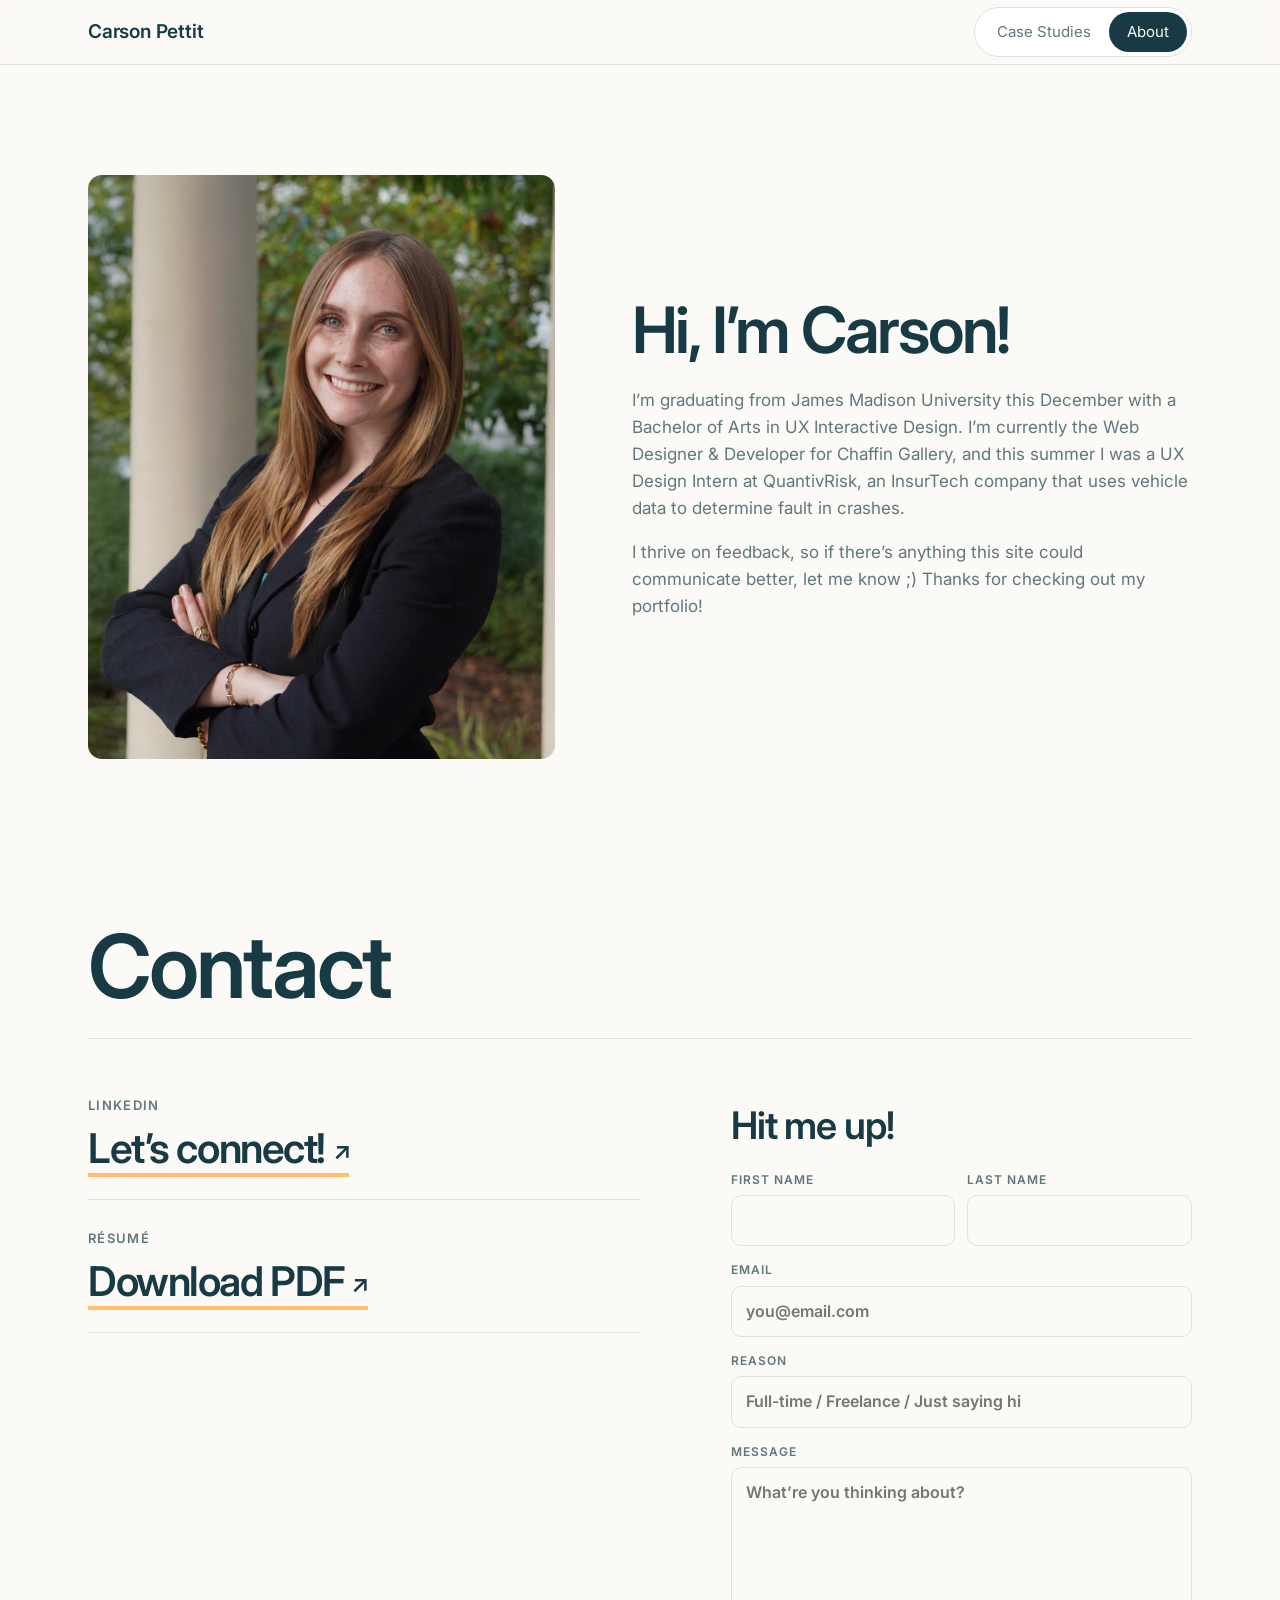
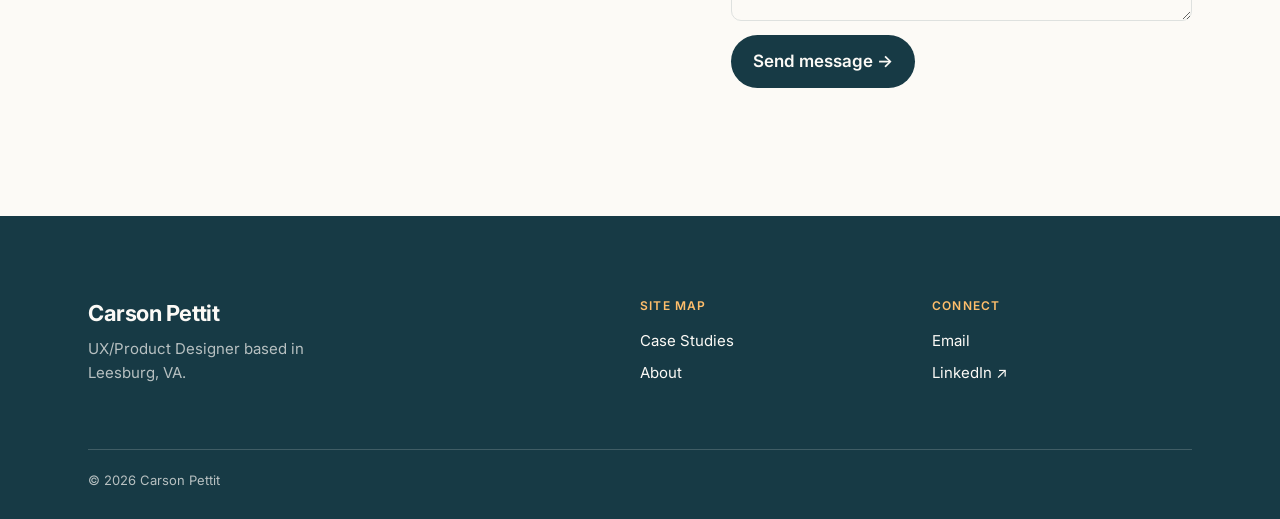
==== about.html @ b1839260 "Add files via upload" ====
<!DOCTYPE html>
<html lang="en">
<head>
  <meta charset="UTF-8">
  <meta name="viewport" content="width=device-width, initial-scale=1">
  <title>About — Carson Pettit</title>
  <meta name="description" content="About Carson Pettit, UX Interactive Design graduate from James Madison University, Web Designer &amp; Developer at Chaffin Gallery, plus LinkedIn and résumé.">
  <link rel="preconnect" href="https://fonts.googleapis.com">
  <link rel="preconnect" href="https://fonts.gstatic.com" crossorigin>
  <link href="https://fonts.googleapis.com/css2?family=Instrument+Serif:ital@0;1&family=Inter:wght@400;500;600&display=swap" rel="stylesheet">
  <style>
/* Carson Pettit — Portfolio
   Edit the tokens below to restyle the whole site. */
:root {
  --bg: #f5f2ec;
  --surface: #ffffff;
  --ink: #16161a;
  --muted: #5e5c57;
  --line: #dcd7cc;
  --accent: #2f4bd8;
  --accent-ink: #ffffff;
  --radius: 14px;
  --max: 1200px;
  --gutter: clamp(16px, 4vw, 48px);
  --serif: "Instrument Serif", Georgia, serif;
  --sans: "Inter", system-ui, -apple-system, sans-serif;
}
@media (prefers-color-scheme: dark) {
  :root {
    --bg: #111113;
    --surface: #1b1b1f;
    --ink: #f1eee8;
    --muted: #a19e97;
    --line: #2d2d33;
    --accent: #8ea0ff;
    --accent-ink: #111113;
  }
}

* { box-sizing: border-box; margin: 0; padding: 0; }
html { scroll-behavior: smooth; }
body {
  background: var(--bg);
  color: var(--ink);
  font-family: var(--sans);
  font-size: 17px;
  line-height: 1.6;
  -webkit-font-smoothing: antialiased;
}
img { display: block; max-width: 100%; }
a { color: inherit; }
.wrap { max-width: var(--max); margin: 0 auto; padding: 0 var(--gutter); }

/* ---------- Nav ---------- */
.nav {
  position: sticky; top: 0; z-index: 10;
  background: color-mix(in srgb, var(--bg) 85%, transparent);
  backdrop-filter: blur(12px);
  border-bottom: 1px solid var(--line);
}
.nav .wrap { display: flex; align-items: center; justify-content: space-between; height: 64px; }
.logo { font-family: var(--serif); font-size: 24px; text-decoration: none; letter-spacing: -0.01em; }
.nav ul { display: flex; gap: 28px; list-style: none; }
.nav ul a { text-decoration: none; font-size: 15px; color: var(--muted); transition: color .2s; }
.nav ul a:hover, .nav ul a[aria-current] { color: var(--ink); }

/* ---------- Hero ---------- */
.hero { padding-top: clamp(56px, 9vw, 120px); padding-bottom: clamp(40px, 6vw, 72px); }
.eyebrow {
  display: inline-flex; align-items: center; gap: 10px;
  font-size: 13px; letter-spacing: .08em; text-transform: uppercase; color: var(--muted);
  margin-bottom: 28px;
}
.eyebrow::before { content: ""; width: 8px; height: 8px; border-radius: 50%; background: #3bb273; box-shadow: 0 0 0 4px color-mix(in srgb, #3bb273 25%, transparent); }
.hero h1 {
  font-family: var(--serif); font-weight: 400;
  font-size: clamp(44px, 7.4vw, 104px); line-height: 1.02; letter-spacing: -0.025em;
  max-width: 14ch;
}
.hero h1 em { color: var(--accent); }
.hero p.lede { margin-top: 28px; max-width: 46ch; font-size: clamp(18px, 1.6vw, 21px); color: var(--muted); }
.hero .ctas { margin-top: 36px; display: flex; gap: 12px; flex-wrap: wrap; }
.btn {
  display: inline-flex; align-items: center; gap: 8px;
  padding: 13px 22px; border-radius: 999px; font-size: 15px; font-weight: 500; text-decoration: none;
  border: 1px solid var(--ink); transition: transform .2s, background .2s, color .2s;
}
.btn.primary { background: var(--ink); color: var(--bg); }
.btn:hover { transform: translateY(-2px); }
.btn.ghost:hover { background: var(--ink); color: var(--bg); }

/* ---------- Section headers ---------- */
.section { padding: clamp(56px, 8vw, 110px) 0; border-top: 1px solid var(--line); }
.section-head { display: flex; justify-content: space-between; align-items: baseline; gap: 24px; margin-bottom: 40px; flex-wrap: wrap; }
.section-head h2 { font-family: var(--serif); font-weight: 400; font-size: clamp(34px, 4.4vw, 56px); letter-spacing: -0.02em; line-height: 1.05; }
.section-head span { color: var(--muted); font-size: 15px; }

/* ---------- Work cards ---------- */
.work { display: grid; gap: clamp(40px, 6vw, 72px); }
.card {
  display: grid; grid-template-columns: 1.35fr 1fr; gap: clamp(24px, 4vw, 56px); align-items: center;
  text-decoration: none;
}
.card:nth-child(even) { grid-template-columns: 1fr 1.35fr; }
.card:nth-child(even) .card-media { order: 2; }
.card-media {
  aspect-ratio: 4 / 3; border-radius: var(--radius); overflow: hidden;
  background: var(--surface); border: 1px solid var(--line);
}
.card-media img { width: 100%; height: 100%; object-fit: cover; transition: transform .6s cubic-bezier(.2,.7,.2,1); }
a.card:hover .card-media img { transform: scale(1.04); }
.card .num { font-size: 13px; color: var(--muted); letter-spacing: .08em; }
.card h3 { font-family: var(--serif); font-weight: 400; font-size: clamp(32px, 3.6vw, 48px); line-height: 1.05; margin: 8px 0 6px; letter-spacing: -0.02em; }
.card .role { font-size: 14px; color: var(--accent); font-weight: 500; margin-bottom: 16px; }
.card p { color: var(--muted); }
.card .more { display: inline-block; margin-top: 20px; font-weight: 500; font-size: 15px; border-bottom: 1px solid currentColor; padding-bottom: 2px; }
.card .more.soon { color: var(--muted); border-bottom-style: dashed; }
.tags { display: flex; flex-wrap: wrap; gap: 8px; margin-top: 18px; }
.tags li { list-style: none; font-size: 13px; padding: 4px 11px; border: 1px solid var(--line); border-radius: 999px; color: var(--muted); }

/* ---------- About ---------- */
.about { display: grid; grid-template-columns: 1fr 1.2fr; gap: clamp(32px, 6vw, 80px); align-items: center; }
.about-photo { border-radius: var(--radius); overflow: hidden; aspect-ratio: 4 / 5; background: var(--surface); }
.about-photo img { width: 100%; height: 100%; object-fit: cover; }
.about h2 { font-family: var(--serif); font-weight: 400; font-size: clamp(40px, 5vw, 64px); line-height: 1.02; letter-spacing: -0.02em; margin-bottom: 24px; }
.about p { color: var(--muted); margin-bottom: 16px; max-width: 52ch; }
.facts { display: grid; grid-template-columns: repeat(2, 1fr); gap: 20px 32px; margin-top: 32px; padding-top: 28px; border-top: 1px solid var(--line); }
.facts dt { font-size: 13px; color: var(--muted); text-transform: uppercase; letter-spacing: .08em; }
.facts dd { margin-top: 4px; font-weight: 500; }

/* ---------- Contact ---------- */
.contact { text-align: center; }
.contact h2 { font-family: var(--serif); font-weight: 400; font-size: clamp(44px, 7vw, 96px); line-height: 1; letter-spacing: -0.025em; }
.contact p { color: var(--muted); margin: 20px auto 32px; max-width: 44ch; }
.contact .ctas { justify-content: center; display: flex; gap: 12px; flex-wrap: wrap; }

footer { border-top: 1px solid var(--line); padding: 28px 0; font-size: 14px; color: var(--muted); }
footer .wrap { display: flex; justify-content: space-between; gap: 16px; flex-wrap: wrap; }

/* ---------- Case study pages ---------- */
.cs-hero { padding-top: clamp(48px, 9vw, 110px); padding-bottom: clamp(32px, 5vw, 56px); }
.back { font-size: 14px; color: var(--muted); text-decoration: none; display: inline-block; margin-bottom: 32px; }
.back:hover { color: var(--ink); }
.cs-hero h1 { font-family: var(--serif); font-weight: 400; font-size: clamp(52px, 9vw, 128px); line-height: .98; letter-spacing: -0.03em; }
.cs-hero .summary { font-size: clamp(19px, 1.8vw, 23px); max-width: 40ch; margin-top: 24px; color: var(--muted); }
.meta { display: grid; grid-template-columns: repeat(auto-fit, minmax(180px, 1fr)); gap: 24px; margin-top: 48px; padding-top: 28px; border-top: 1px solid var(--line); }
.meta dt { font-size: 13px; color: var(--muted); text-transform: uppercase; letter-spacing: .08em; }
.meta dd { margin-top: 6px; font-weight: 500; }
.meta dd a { color: var(--accent); }
.cover { border-radius: var(--radius); overflow: hidden; border: 1px solid var(--line); background: var(--surface); }
.cover img { width: 100%; }

.cs-section { display: grid; grid-template-columns: 1fr 2fr; gap: clamp(24px, 5vw, 72px); padding: clamp(48px, 7vw, 96px) 0; border-top: 1px solid var(--line); }
.cs-section h2 { font-family: var(--serif); font-weight: 400; font-size: clamp(30px, 3.4vw, 44px); line-height: 1.08; letter-spacing: -0.015em; position: sticky; top: 96px; align-self: start; }
.cs-section .label { display: block; font-family: var(--sans); font-size: 13px; letter-spacing: .08em; text-transform: uppercase; color: var(--accent); margin-bottom: 10px; }
.cs-body p { margin-bottom: 18px; max-width: 62ch; }
.cs-body p.big { font-size: clamp(20px, 2vw, 24px); line-height: 1.45; }
.checklist { list-style: none; display: grid; gap: 10px; margin: 8px 0 24px; }
.checklist li { padding: 14px 18px; background: var(--surface); border: 1px solid var(--line); border-radius: 10px; }
.insights { display: grid; gap: 16px; }
.insight { background: var(--surface); border: 1px solid var(--line); border-radius: var(--radius); padding: 28px; }
.insight .n { font-family: var(--serif); font-size: 44px; line-height: 1; color: var(--accent); }
.insight h3 { font-size: 20px; margin: 12px 0 10px; }
.insight p { color: var(--muted); margin-bottom: 10px; }
.insight p:last-child { margin-bottom: 0; }
.insight ul { margin: 6px 0 0 20px; color: var(--muted); }
.stat-row { display: grid; grid-template-columns: repeat(3, 1fr); gap: 16px; margin: 8px 0 28px; }
.stat { border-top: 2px solid var(--ink); padding-top: 12px; }
.stat b { font-family: var(--serif); font-weight: 400; font-size: 48px; line-height: 1; display: block; }
.stat span { font-size: 14px; color: var(--muted); }

.gallery { display: grid; grid-template-columns: repeat(2, 1fr); gap: 16px; margin-top: 8px; }
.gallery figure { border-radius: 10px; overflow: hidden; border: 1px solid var(--line); background: var(--surface); }
.gallery figure.wide { grid-column: 1 / -1; }
.gallery img { width: 100%; }
figcaption { font-size: 13px; color: var(--muted); padding: 10px 14px; border-top: 1px solid var(--line); }
.flows { display: grid; grid-template-columns: repeat(auto-fill, minmax(150px, 1fr)); gap: 10px; }
.flows li { list-style: none; padding: 16px; border: 1px solid var(--line); border-radius: 10px; font-size: 15px; background: var(--surface); }
.flows li b { display: block; font-family: var(--serif); font-weight: 400; font-size: 26px; color: var(--accent); line-height: 1; margin-bottom: 8px; }

.next { display: block; text-decoration: none; padding: clamp(48px, 8vw, 100px) 0; border-top: 1px solid var(--line); }
.next span { font-size: 13px; letter-spacing: .08em; text-transform: uppercase; color: var(--muted); }
.next strong { display: block; font-family: var(--serif); font-weight: 400; font-size: clamp(48px, 8vw, 110px); line-height: 1; letter-spacing: -0.03em; margin-top: 10px; transition: color .2s; }
.next:hover strong { color: var(--accent); }

/* ---------- Motion ---------- */
@media (prefers-reduced-motion: reduce) { html { scroll-behavior: auto; } }

/* ---------- Mobile ---------- */
@media (max-width: 800px) {
  .card, .card:nth-child(even) { grid-template-columns: 1fr; }
  .card:nth-child(even) .card-media { order: 0; }
  .about { grid-template-columns: 1fr; }
  .about-photo { max-width: 420px; }
  .cs-section { grid-template-columns: 1fr; }
  .cs-section h2 { position: static; }
  .gallery { grid-template-columns: 1fr; }
  .stat-row { grid-template-columns: 1fr 1fr 1fr; }
  .stat b { font-size: 36px; }
  .nav ul { gap: 18px; }
}

/* ---------- Type C hero ---------- */
.typec h1 { font-size: clamp(72px, 14vw, 200px); line-height: .9; max-width: none; letter-spacing: -0.04em; }
.typec h1 em { color: var(--accent); }
.typec .tagline { font-family: var(--serif); font-size: clamp(26px, 3vw, 40px); line-height: 1.15; margin-top: 18px; letter-spacing: -0.01em; }
.equation { display: grid; grid-template-columns: 1fr auto 1fr auto 1fr; gap: 16px; align-items: stretch; margin-top: 48px; }
.equation .op { align-self: center; font-family: var(--serif); font-size: 44px; color: var(--muted); line-height: 1; }
.type { background: var(--surface); border: 1px solid var(--line); border-radius: var(--radius); padding: 24px; }
.type .letter { font-family: var(--serif); font-size: 56px; line-height: 1; }
.type .kind { font-size: 13px; letter-spacing: .08em; text-transform: uppercase; color: var(--muted); margin: 6px 0 14px; }
.type ul { list-style: none; display: grid; gap: 6px; }
.type li::before { content: "— "; color: var(--muted); }
.type.c { background: var(--ink); color: var(--bg); border-color: var(--ink); }
.type.c .kind { color: color-mix(in srgb, var(--bg) 65%, transparent); }
.type.c .letter { color: var(--accent); }
.type.c li::before { color: color-mix(in srgb, var(--bg) 50%, transparent); }
.typec .lede { margin-top: 40px; }
@media (max-width: 800px) {
  .equation { grid-template-columns: 1fr; gap: 10px; }
  .equation .op { justify-self: center; font-size: 32px; }
}
/* About page */
.about-page { padding-top: clamp(48px, 9vw, 110px); }

/* Phone-screen images: show whole screen instead of cropping */
.card-media.fit { background: color-mix(in srgb, var(--accent) 10%, var(--surface)); display: grid; place-items: center; padding: 24px; }
.card-media.fit img { width: auto; height: 100%; object-fit: contain; border-radius: 10px; }
.gallery.phones { grid-template-columns: repeat(3, 1fr); }
@media (max-width: 800px) { .gallery.phones { grid-template-columns: repeat(2, 1fr); } }

.work-section { padding-bottom: clamp(56px, 8vw, 110px); }
.hero h1 { max-width: none; }

/* Nav contact button */
.nav ul { align-items: center; }
.nav ul a.nav-cta { background: var(--accent); color: var(--accent-ink); padding: 9px 18px; border-radius: 999px; font-weight: 500; }
.nav ul a.nav-cta:hover, .nav ul a.nav-cta[aria-current] { color: var(--accent-ink); filter: brightness(1.1); }

/* Contact page */
.contact-page { padding-top: clamp(48px, 8vw, 100px); padding-bottom: clamp(64px, 10vw, 140px); }
.contact-page h1 { font-family: var(--serif); font-weight: 400; font-size: clamp(52px, 8vw, 104px); line-height: 1; letter-spacing: -0.03em; padding-bottom: 28px; border-bottom: 1px solid var(--line); }
.contact-grid { display: grid; grid-template-columns: 1.2fr 1fr; gap: clamp(32px, 7vw, 110px); margin-top: clamp(36px, 5vw, 56px); }
.clink { padding: 28px 0; border-bottom: 1px solid var(--line); }
.clink:first-child { padding-top: 0; }
.clink span, .contact-note span { display: block; font-size: 13px; letter-spacing: .1em; text-transform: uppercase; color: var(--muted); font-weight: 600; margin-bottom: 10px; }
.clink a { font-family: var(--serif); font-size: clamp(34px, 4vw, 52px); line-height: 1.1; letter-spacing: -0.02em; text-decoration: none; background: linear-gradient(var(--accent), var(--accent)) left bottom / 100% 3px no-repeat; padding-bottom: 4px; transition: color .2s, background-size .3s; }
.clink a i { font-style: normal; font-family: var(--sans); font-size: .6em; vertical-align: .15em; }
.clink a:hover { color: var(--accent); }
.contact-note { align-self: start; background: var(--surface); border: 1px solid var(--line); border-radius: var(--radius); padding: clamp(24px, 3vw, 36px); }
.contact-note p { font-size: 19px; line-height: 1.5; margin-bottom: 16px; }
.contact-note p.small { font-size: 15px; color: var(--muted); margin-bottom: 24px; }
@media (max-width: 800px) {
  .contact-grid { grid-template-columns: 1fr; }
  .nav ul { gap: 14px; }
  .nav ul a { font-size: 14px; }
  .nav ul a.nav-cta { padding: 7px 14px; }
  .logo { font-size: 20px; }
}

/* Two-page toggle nav */
.nav ul.toggle { gap: 0; padding: 4px; border: 1px solid var(--line); border-radius: 999px; background: var(--surface); }
.nav ul.toggle a { display: block; padding: 8px 18px; border-radius: 999px; color: var(--muted); transition: background .2s, color .2s; }
.nav ul.toggle a:hover { color: var(--ink); }
.nav ul.toggle a[aria-current] { background: var(--ink); color: var(--bg); }
@media (max-width: 800px) { .nav ul.toggle a { padding: 7px 12px; font-size: 13px; } .logo { font-size: 19px; } }

/* Adulting phone cover */
.phone-cover { background: color-mix(in srgb, var(--accent) 10%, var(--surface)); display: grid; place-items: center; padding: clamp(24px, 5vw, 64px) 16px 0; }
.phone-cover img { width: min(560px, 100%); }
.card-media.fit img { border-radius: 0; }

/* Contact on About page */
.contact-section { padding-top: clamp(64px, 9vw, 120px); padding-bottom: clamp(64px, 10vw, 140px); margin-top: clamp(24px, 4vw, 48px); }
.contact-section h1 { font-family: var(--serif); font-weight: 400; font-size: clamp(48px, 7vw, 88px); line-height: 1; letter-spacing: -0.03em; padding-bottom: 28px; border-bottom: 1px solid var(--line); }

/* Zoomed-out phone image: whole image visible, hands resting on bottom edge */
.card-media.fit { display: flex; justify-content: center; align-items: flex-end; padding: 20px 20px 0; }
.card-media.fit img { width: auto; height: auto; max-width: 78%; max-height: 100%; object-fit: contain; transform: none !important; }
.phone-cover { display: flex; justify-content: center; align-items: flex-end; padding-top: clamp(32px, 5vw, 64px); }
.phone-cover img { width: min(440px, 80%); }

/* ================= Finder / folder style ================= */
.finder { background: var(--surface); border: 1px solid var(--line); border-radius: 14px; box-shadow: 0 1px 2px rgba(0,0,0,.04), 0 18px 40px -18px rgba(0,0,0,.18); overflow: hidden; }
.finder-bar { display: flex; align-items: center; gap: 10px; padding: 12px 16px; border-bottom: 1px solid var(--line); background: color-mix(in srgb, var(--bg) 55%, var(--surface)); }
.lights { display: inline-flex; gap: 7px; margin-right: 8px; }
.lights i { width: 12px; height: 12px; border-radius: 50%; background: #ff5f57; }
.lights i:nth-child(2) { background: #febc2e; } .lights i:nth-child(3) { background: #28c840; }
.fbtn { width: 28px; height: 28px; display: inline-grid; place-items: center; border-radius: 8px; font-size: 22px; line-height: 1; text-decoration: none; color: var(--ink); }
a.fbtn:hover { background: var(--line); }
.fbtn.off { color: var(--line); }
.finder-title { font-weight: 600; font-size: 15px; margin-left: 6px; white-space: nowrap; overflow: hidden; text-overflow: ellipsis; }
.finder-status { border-top: 1px solid var(--line); padding: 8px 16px; font-size: 12px; color: var(--muted); text-align: center; }

/* Folders on the homepage */
.home-finder { margin-bottom: clamp(56px, 8vw, 110px); }
.folder-grid { display: grid; grid-template-columns: repeat(auto-fill, minmax(200px, 1fr)); gap: 40px 24px; padding: clamp(28px, 5vw, 56px); }
.folder-item { display: flex; flex-direction: column; align-items: center; text-align: center; text-decoration: none; padding: 14px 10px; border-radius: 12px; transition: background .2s; }
.folder-item:hover { background: color-mix(in srgb, var(--accent) 8%, transparent); }
.folder { position: relative; width: 170px; aspect-ratio: 120 / 96; display: block; transition: transform .25s ease; }
.folder-item:hover .folder { transform: translateY(-4px); }
.folder svg { position: absolute; inset: 0; width: 100%; height: 100%; }
.f-back path { fill: #5ea8ea; }
.f-front rect { fill: #86c0f3; }
.f-peek { position: absolute; left: 14%; right: 14%; top: 14%; height: 52%; width: 72%; object-fit: cover; object-position: top; border-radius: 4px; background: #fff; box-shadow: 0 2px 6px rgba(0,0,0,.2); transition: transform .3s ease; }
.folder-item:hover .f-peek { transform: translateY(-12%) rotate(-2deg); }
.folder-item .name { margin-top: 14px; font-weight: 600; font-size: 17px; }
.folder-item .sub { font-size: 13px; color: var(--muted); margin-top: 2px; }

/* Files inside a project */
.case .cs-hero { padding-bottom: 32px; }
.case .cs-hero .meta { margin-top: 32px; }
.finder-grid { display: grid; grid-template-columns: repeat(auto-fill, minmax(140px, 1fr)); gap: 28px 12px; padding: clamp(24px, 4vw, 44px); }
.file { display: flex; flex-direction: column; align-items: center; text-align: center; text-decoration: none; }
.file .thumb { height: 116px; width: 100%; display: flex; align-items: center; justify-content: center; }
.file .thumb img { max-width: 112px; max-height: 108px; border-radius: 6px; background: #fff; box-shadow: 0 1px 2px rgba(0,0,0,.12), 0 6px 14px -6px rgba(0,0,0,.25); transition: transform .2s; }
.file:hover .thumb img, .file:hover .doc { transform: translateY(-3px); }
.doc { position: relative; width: 78px; height: 100px; background: #fff; border-radius: 4px; box-shadow: 0 1px 2px rgba(0,0,0,.12), 0 6px 14px -6px rgba(0,0,0,.25); transition: transform .2s; display: flex; align-items: flex-end; justify-content: center; padding-bottom: 14px; clip-path: polygon(0 0, 72% 0, 100% 22%, 100% 100%, 0 100%); }
.doc::after { content: ""; position: absolute; top: 0; right: 0; width: 28%; height: 22%; background: #e3e0da; border-bottom-left-radius: 4px; }
.doc b { font-size: 11px; letter-spacing: .06em; color: #fff; background: var(--accent); padding: 2px 7px; border-radius: 4px; }
.file .name { margin-top: 10px; font-size: 14px; line-height: 1.3; padding: 2px 8px; border-radius: 5px; max-width: 150px; overflow-wrap: anywhere; }
.file:hover .name { color: var(--accent); }

/* Opened file view: only the clicked file shows; Overview by default */
.views { margin-top: 32px; }
.file-view { display: none; scroll-margin-top: 84px; }
.file-view:target { display: block; }
.views:not(:has(.file-view:target)) .file-view.default { display: block; }
@supports not selector(:has(a)) { .file-view { display: block; margin-bottom: 32px; } }
.file-body { padding: clamp(20px, 4vw, 48px); }
.file-body > * + * { margin-top: 20px; }
.file-body p { max-width: 64ch; }
.file-body p.big { font-size: clamp(19px, 2vw, 23px); line-height: 1.45; }
.file-body .cover { border: 0; border-radius: 10px; }
.case .next { margin-top: clamp(40px, 6vw, 80px); }
@media (max-width: 600px) {
  .folder-grid { grid-template-columns: 1fr 1fr; gap: 20px 8px; padding: 20px 12px; }
  .folder { width: 130px; }
  .finder-grid { grid-template-columns: repeat(2, 1fr); padding: 20px 12px; }
  .lights { display: none; }
}

/* ================= One font: Inter, like the Finder folders ================= */
:root { --serif: var(--sans); }
h1, h2, h3, .logo, .next strong, .stat b, .insight .n, .flows li b, .clink a, .type .letter,
.cs-hero h1, .hero h1, .section-head h2, .about h2, .contact h2, .contact-section h1, .card h3 {
  font-weight: 600 !important; letter-spacing: -0.035em;
}
.logo { font-size: 19px; letter-spacing: -0.01em; }
.hero h1 { font-size: clamp(44px, 7vw, 92px); }
.cs-hero h1 { font-size: clamp(48px, 8vw, 104px); }
.next strong { font-size: clamp(40px, 6.5vw, 88px); }
.contact h2 { font-size: clamp(38px, 5.5vw, 72px); }
.clink a { font-size: clamp(28px, 3.2vw, 42px); }
.stat b { font-size: 40px; }
.insight .n { font-size: 34px; }

/* ================= Footer ================= */
.site-footer { border-top: 1px solid var(--line); padding: clamp(48px, 7vw, 80px) 0 28px; font-size: 15px; color: var(--ink); }
.site-footer .wrap { display: block; }
.foot-grid { display: grid; grid-template-columns: 2fr 1fr 1fr; gap: 32px; }
.foot-brand strong { font-size: 22px; letter-spacing: -0.02em; }
.foot-brand p { color: var(--muted); margin-top: 6px; max-width: 30ch; }
.foot-col h4 { font-size: 12px; letter-spacing: .1em; text-transform: uppercase; color: var(--muted); font-weight: 600; margin-bottom: 14px; }
.foot-col ul { list-style: none; display: grid; gap: 8px; }
.foot-col a { text-decoration: none; }
.foot-col a:hover { color: var(--accent); }
.foot-bottom { margin-top: clamp(40px, 6vw, 64px); padding-top: 20px; border-top: 1px solid var(--line); color: var(--muted); font-size: 13px; }
@media (max-width: 700px) { .foot-grid { grid-template-columns: 1fr 1fr; } .foot-brand { grid-column: 1 / -1; } }

/* To-add notes (placeholders for missing content) */
.todo { display: flex; gap: 12px; align-items: baseline; padding: 14px 18px; border: 1.5px dashed color-mix(in srgb, var(--accent) 45%, var(--line)); border-radius: 10px; background: color-mix(in srgb, var(--accent) 5%, transparent); font-size: 15px; color: var(--muted); max-width: 64ch; }
.todo b { color: var(--accent); white-space: nowrap; font-size: 13px; letter-spacing: .02em; }
.file-body .meta { margin-top: 28px; }
.sub-h { font-size: 20px; margin-top: 32px !important; }
.case .cs-hero .summary { margin-top: 16px; }

/* ================= Hiring-manager formatting ================= */
.cs-kicker { font-size: 13px; letter-spacing: .08em; text-transform: uppercase; color: var(--accent); font-weight: 600; margin-bottom: 10px; }
.case .cs-hero h1 { margin-bottom: 4px; }
.case .cs-hero .tags { margin-top: 18px; }

.glance { background: var(--surface); border: 1px solid var(--line); border-radius: 14px; padding: clamp(22px, 3.5vw, 36px); margin-bottom: 28px; }
.glance-grid { display: grid; grid-template-columns: repeat(4, 1fr); gap: 24px 28px; }
.glance h4 { font-size: 12px; letter-spacing: .1em; text-transform: uppercase; color: var(--muted); font-weight: 600; margin-bottom: 8px; }
.glance p { font-size: 15px; line-height: 1.5; }
.g-out p { font-weight: 600; }
.glance-stats { display: grid; grid-template-columns: repeat(3, 1fr); gap: 16px; margin-top: 26px; padding-top: 22px; border-top: 1px solid var(--line); }
.g-stat b { display: block; font-size: clamp(28px, 3.4vw, 40px); line-height: 1; letter-spacing: -0.03em; color: var(--accent); }
.g-stat span { font-size: 13px; color: var(--muted); }
@media (max-width: 900px) { .glance-grid { grid-template-columns: 1fr 1fr; } }
@media (max-width: 560px) { .glance-grid { grid-template-columns: 1fr; } }

.mode-switch { display: inline-flex; gap: 4px; padding: 4px; border: 1px solid var(--line); border-radius: 999px; background: var(--surface); margin-bottom: 16px; }
.mode-switch a { padding: 8px 16px; border-radius: 999px; font-size: 14px; font-weight: 500; text-decoration: none; color: var(--muted); }
.mode-switch a:hover { color: var(--ink); }
.case:not(:has(#all:target)) .m-folder, .case:has(#all:target) .m-all { background: var(--ink); color: var(--bg); }
.finder-status a { color: var(--accent); }

/* One-page mode: every file, in order */
.anchor { display: block; position: relative; top: -90px; }
.case:has(#all:target) .file-view { display: block; margin-bottom: 28px; }
.case:has(#all:target) .file-nav { display: none; }

.step { display: flex; align-items: baseline; gap: 12px; font-size: clamp(24px, 2.6vw, 32px); font-weight: 600; letter-spacing: -0.02em; }
.step span { font-size: 13px; font-weight: 600; letter-spacing: .08em; color: var(--accent); }
.file-nav { display: flex; justify-content: space-between; gap: 16px; padding: 14px 20px; border-top: 1px solid var(--line); font-size: 14px; }
.file-nav a { text-decoration: none; color: var(--muted); }
.file-nav a:last-child { color: var(--accent); font-weight: 500; text-align: right; }
.file-nav a:hover { color: var(--ink); }

.folder-item .blurb { font-size: 13px; color: var(--ink); margin-top: 8px; max-width: 26ch; line-height: 1.4; }

/* ================= Palette hooks (change these to re-theme) ================= */
:root {
  --folder: #86c0f3; --folder-back: #5ea8ea;
  --pale: color-mix(in srgb, var(--accent) 10%, var(--surface));
  --select: var(--accent); --select-ink: var(--accent-ink);
}
.f-back path { fill: var(--folder-back); }
.f-front rect { fill: var(--folder); }
.phone-cover, .card-media.fit { background: var(--pale); }
.glance { background: var(--pale); border-color: transparent; }
.glance-stats { border-top-color: color-mix(in srgb, var(--ink) 12%, transparent); }
.doc b { background: var(--accent); }
.case [data-f] .name { transition: background .2s; }

/* ================= Brand palette: Apricot Evergreen ================= */
/* Apricot #FFBE6B · Evergreen #1F3B35 · Seafoam #D3EAE4 · Oat #FBF7EF · Moss #537564 */
:root, :root:not([data-theme]) {
  --bg: #FBF7EF;
  --surface: #FFFFFF;
  --ink: #1F3B35;
  --muted: color-mix(in srgb, #1F3B35 68%, #FBF7EF);
  --line: color-mix(in srgb, #1F3B35 13%, #FBF7EF);
  --accent: #537564;
  --accent-ink: #FFFFFF;
  --folder: #FFBE6B;
  --folder-back: color-mix(in srgb, #FFBE6B 55%, #EE8A2A);
  --pale: #D3EAE4;
  --select: #FFBE6B;
  --select-ink: #1F3B35;
}
@media (prefers-color-scheme: dark) {
  :root, :root:not([data-theme]) {
    --bg: #FBF7EF; --surface: #FFFFFF; --ink: #1F3B35;
    --muted: color-mix(in srgb, #1F3B35 68%, #FBF7EF);
    --line: color-mix(in srgb, #1F3B35 13%, #FBF7EF);
    --accent: #537564; --accent-ink: #FFFFFF;
  }
}
.folder-item:hover { background: color-mix(in srgb, #FFBE6B 16%, transparent); }
.clink a { background-image: linear-gradient(#FFBE6B, #FFBE6B); background-size: 100% 4px; }
.todo { border-color: color-mix(in srgb, #537564 45%, var(--line)); background: color-mix(in srgb, #D3EAE4 40%, transparent); }

/* ================= Brand palette: Cantaloupe Teal (with Apricot orange) ================= */
/* Apricot #FFBE6B · Ink Teal #173A45 · Ice #D4ECF0 · Porcelain #FCFAF6 · Teal #3F7C85 */
:root, :root:not([data-theme]) {
  --bg: #FCFAF6; --surface: #FFFFFF; --ink: #173A45;
  --muted: color-mix(in srgb, #173A45 68%, #FCFAF6);
  --line: color-mix(in srgb, #173A45 13%, #FCFAF6);
  --accent: #3F7C85; --accent-ink: #FFFFFF;
  --folder: #FFBE6B; --folder-back: color-mix(in srgb, #FFBE6B 55%, #EE8A2A);
  --pale: #D4ECF0; --select: #FFBE6B; --select-ink: #173A45;
}
@media (prefers-color-scheme: dark) {
  :root, :root:not([data-theme]) {
    --bg: #FCFAF6; --surface: #FFFFFF; --ink: #173A45;
    --muted: color-mix(in srgb, #173A45 68%, #FCFAF6);
    --line: color-mix(in srgb, #173A45 13%, #FCFAF6);
    --accent: #3F7C85; --accent-ink: #FFFFFF;
  }
}
.todo { border-color: color-mix(in srgb, #3F7C85 45%, var(--line)); background: color-mix(in srgb, #D4ECF0 40%, transparent); }

/* Homepage: the Finder window title is the page title */
.sr-only { position: absolute; width: 1px; height: 1px; overflow: hidden; clip: rect(0 0 0 0); white-space: nowrap; }
.home-main { padding-top: clamp(40px, 7vw, 88px); }
.home-finder .finder-bar { padding: 18px 22px; gap: 14px; }
.home-finder .finder-title { font-size: clamp(26px, 3.4vw, 40px); font-weight: 600; letter-spacing: -0.03em; margin-left: 10px; }
.home-finder .lights i { width: 14px; height: 14px; }
.home-finder .fbtn { font-size: 28px; }

/* Hide "to add" notes until they're filled in */
.todo { display: none !important; }

/* Files pop out of folders on hover */
.f-sheet { position: absolute; top: 16%; height: 52%; width: 60%; left: 20%; border-radius: 4px; background: #fff; box-shadow: 0 2px 6px rgba(0,0,0,.18); transition: transform .35s cubic-bezier(.2,.8,.2,1.2); }
.f-sheet.s1 { background: #FFF6E8; }
.f-sheet.s2 { background: #EAF4F6; }
.f-peek { transition: transform .35s cubic-bezier(.2,.8,.2,1.2) !important; }
.folder-item:hover .f-sheet.s1 { transform: translate(-34%, -34%) rotate(-14deg); }
.folder-item:hover .f-sheet.s2 { transform: translate(34%, -30%) rotate(13deg); }
.folder-item:hover .f-peek { transform: translateY(-40%) rotate(-1deg) scale(1.05) !important; }
.folder-item:hover .folder { transform: translateY(-2px); }

/* Side files: original light blue */
.f-sheet.s1, .f-sheet.s2 { background: #EAF4F6; }

/* ================= Evenly spaced folders ================= */
.folder-grid { grid-template-columns: repeat(3, 1fr) !important; justify-items: center; }
@media (max-width: 700px) { .folder-grid { grid-template-columns: 1fr !important; } }

/* ================= Project overviews (homepage) ================= */
.overviews { padding: clamp(56px, 8vw, 110px) 0; }
.ov-head { margin-bottom: clamp(32px, 5vw, 56px); }
.ov-head h2 { font-size: clamp(34px, 4.4vw, 56px); letter-spacing: -0.035em; }
.ov-head p { color: var(--muted); margin-top: 8px; }
.ov { display: grid; grid-template-columns: 1.1fr 1fr; gap: clamp(28px, 5vw, 64px); align-items: center; padding: clamp(32px, 5vw, 56px) 0; border-top: 1px solid var(--line); }
.ov.flip .ov-media { order: 2; }
.ov-media { display: block; aspect-ratio: 4 / 3; border-radius: 14px; overflow: hidden; background: var(--surface); border: 1px solid var(--line); }
.ov-media img { width: 100%; height: 100%; object-fit: cover; object-position: top; transition: transform .6s cubic-bezier(.2,.7,.2,1); }
.ov-media:hover img { transform: scale(1.03); }
.ov-media.fit { background: var(--pale); display: flex; align-items: flex-end; justify-content: center; padding: 24px 24px 0; }
.ov-media.fit img { width: auto; height: auto; max-width: 78%; max-height: 100%; object-fit: contain; }
.ov-body h3 { font-size: clamp(30px, 3.4vw, 44px); letter-spacing: -0.03em; margin: 4px 0 10px; }
.ov-body h3 a { text-decoration: none; }
.ov-sum { font-size: 18px; color: var(--muted); }
.ov-psr { display: grid; gap: 12px; margin: 20px 0; padding: 18px 20px; background: var(--pale); border-radius: 12px; }
.ov-psr dt { font-size: 12px; letter-spacing: .1em; text-transform: uppercase; color: var(--muted); font-weight: 600; }
.ov-psr dd { font-size: 15px; margin-top: 2px; }
.ov-stats { display: grid; grid-template-columns: repeat(3, 1fr); gap: 12px; margin-bottom: 16px; }
.ov .tags { margin: 0 0 22px; }
@media (max-width: 800px) { .ov { grid-template-columns: 1fr; } .ov.flip .ov-media { order: 0; } }

/* ================= Footer color ================= */
.site-footer { background: #173A45; color: #FCFAF6; border-top: 0; }
.site-footer .foot-brand p, .site-footer .foot-bottom { color: color-mix(in srgb, #FCFAF6 70%, #173A45); }
.site-footer .foot-col h4 { color: #FFBE6B; }
.site-footer a { color: #FCFAF6; }
.site-footer a:hover { color: #FFBE6B !important; }
.site-footer .foot-bottom { border-top-color: color-mix(in srgb, #FCFAF6 18%, #173A45); }

/* ================= Contact form ================= */
.contact-form { align-self: start; background: var(--surface); border: 1px solid var(--line); border-radius: 14px; padding: clamp(22px, 3vw, 34px); display: grid; gap: 14px; }
.contact-form h2 { font-size: clamp(28px, 3vw, 38px); letter-spacing: -0.03em; }
.contact-form .small { color: var(--muted); font-size: 15px; margin-top: -6px; }
.contact-form .row2 { display: grid; grid-template-columns: 1fr 1fr; gap: 12px; }
.contact-form label { display: grid; gap: 6px; font-size: 12px; font-weight: 600; letter-spacing: .08em; text-transform: uppercase; color: var(--muted); }
.contact-form input, .contact-form select, .contact-form textarea { font: inherit; font-size: 16px; letter-spacing: 0; text-transform: none; color: var(--ink); background: var(--bg); border: 1px solid var(--line); border-radius: 10px; padding: 12px 14px; width: 100%; }
.contact-form textarea { resize: vertical; }
.contact-form input:focus, .contact-form select:focus, .contact-form textarea:focus { outline: 2px solid var(--folder); outline-offset: 1px; border-color: transparent; }
.contact-form button { justify-self: start; border: 0; cursor: pointer; font: inherit; font-weight: 600; }
@media (max-width: 560px) { .contact-form .row2 { grid-template-columns: 1fr; } }
.contact-form { border: 0; background: transparent; padding: 0; }

/* QuantivRisk flow + video */
.flow-steps { display: grid; grid-template-columns: 1fr 1fr; gap: 16px; }
.flow-steps figure { border: 1px solid var(--line); border-radius: 10px; overflow: hidden; background: var(--surface); }
.flow-steps figure.wide { grid-column: 1 / -1; }
.flow-steps figcaption { font-size: 14px; color: var(--muted); padding: 10px 14px; border-top: 1px solid var(--line); }
.flow-steps figcaption b { display: block; color: var(--ink); font-size: 15px; margin-bottom: 2px; }
.flow-steps img { width: 100%; display: block; }
video.demo { width: 100%; border-radius: 10px; border: 1px solid var(--line); background: #000; display: block; }
@media (max-width: 700px) { .flow-steps { grid-template-columns: 1fr; } }

/* Overview images on the Ice blue; summary box in warm apricot */
.ov-media { background: var(--pale); border-color: transparent; }
.ov-media.shot img { mix-blend-mode: multiply; }
.ov-media.laptop { display: flex; align-items: center; justify-content: center; padding: 28px; }
.ov-media.laptop img { width: 100%; height: auto; object-fit: contain; }
.ov-psr { background: color-mix(in srgb, #FFBE6B 22%, #FFFFFF); }

/* Overview images: same framing for both laptop mockups */
.ov-media.laptop { padding: 7% 10%; }
.ov-media.shot { display: flex; align-items: center; justify-content: center; }
.ov-media.shot img { mix-blend-mode: darken; object-fit: contain; object-position: center; }

/* Folder previews match the overview images: mockup on Ice blue */
.f-peek { display: flex; align-items: center; justify-content: center; background: var(--pale); padding: 5% 7%; box-sizing: border-box; isolation: isolate; }
.f-peek img { width: 100%; height: 100%; object-fit: contain; display: block; }
.f-peek.f-shot img { mix-blend-mode: darken; }

/* Second Hand Blues: show true colors until a cut-out version is available */
.ov-media.shot, .f-peek.f-shot { background: #FFFFFF; }
.ov-media.shot img, .f-peek.f-shot img { mix-blend-mode: normal; }

/* Summary box: white card with teal accent bar */
.ov-psr { background: #FFFFFF; border: 1px solid #D5DDE0; border-left: 5px solid #3F7C85; }

/* Easy next: button in each file's title bar, always at the top */
.finder-bar { position: relative; }
.bar-next { margin-left: auto; flex-shrink: 0; background: var(--ink); color: var(--bg); text-decoration: none; font-size: 13px; font-weight: 600; padding: 7px 14px; border-radius: 999px; white-space: nowrap; }
.bar-next:hover { background: var(--accent); }
.file-view .finder-bar { position: sticky; top: 64px; z-index: 5; background: color-mix(in srgb, var(--bg) 70%, var(--surface)); }
.file-view > .finder { overflow: visible; }
.file-view .finder-bar { border-radius: 14px 14px 0 0; }
.file-view { scroll-margin-top: 72px; }
@media (max-width: 600px) { .bar-next { font-size: 12px; padding: 6px 10px; } .bar-next { max-width: 55%; overflow: hidden; text-overflow: ellipsis; } }

</style>
</head>
<body>

<nav class="nav">
  <div class="wrap">
    <a class="logo" href="index.html">Carson Pettit</a>
    <ul class="toggle">
      <li><a href="index.html">Case Studies</a></li>
      <li><a href="about.html" aria-current="page">About</a></li>
    </ul>
  </div>
</nav>

<main>
  <section class="about-page">
    <div class="wrap about">
      <div class="about-photo">
        <img src="img/carson-pettit-p3.jpg" alt="Portrait of Carson Pettit">
      </div>
      <div class="reveal">
        <h2>Hi, I’m Carson!</h2>
        <p>I’m graduating from James Madison University this December with a Bachelor of Arts in UX Interactive Design. I’m currently the Web Designer &amp; Developer for Chaffin Gallery, and this summer I was a UX Design Intern at QuantivRisk, an InsurTech company that uses vehicle data to determine fault in crashes.</p>
        <p>I thrive on feedback, so if there’s anything this site could communicate better, let me know ;) Thanks for checking out my portfolio!</p>
      </div>
    </div>
  </section>

  <section class="contact-section wrap" id="contact">
    <h1>Contact</h1>
  <div class="contact-grid">
      <div class="contact-links">
        <div class="clink">
          <span>LinkedIn</span>
          <a href="https://www.linkedin.com/in/carson-pettit-19a837267/" target="_blank" rel="noopener">Let’s connect! <i>↗</i></a>
        </div>
        <div class="clink">
          <span>Résumé</span>
          <a href="Carson-Pettit-Resume.pdf" target="_blank" rel="noopener">Download PDF <i>↗</i></a>
        </div>
      </div>
      <form class="contact-form" action="https://formsubmit.co/carsonkpettit@gmail.com" method="POST">
        <h2>Hit me up!</h2>
        <input type="hidden" name="_subject" value="New message from your portfolio">
        <input type="hidden" name="_template" value="table">
        <input type="text" name="_honey" style="display:none" tabindex="-1" autocomplete="off">
        <div class="row2">
          <label>First name<input type="text" name="first_name" autocomplete="given-name" required></label>
          <label>Last name<input type="text" name="last_name" autocomplete="family-name" required></label>
        </div>
        <label>Email<input type="email" name="email" autocomplete="email" placeholder="you@email.com" required></label>
        <label>Reason<input type="text" name="reason" placeholder="Full-time / Freelance / Just saying hi" required></label>
        <label>Message<textarea name="message" rows="5" placeholder="What’re you thinking about?" required></textarea></label>
        <button class="btn primary" type="submit">Send message →</button>
      </form>
    </div>
  </section>
</main>

<footer class="site-footer">
  <div class="wrap">
    <div class="foot-grid">
      <div class="foot-brand">
        <strong>Carson Pettit</strong>
        <p>UX/Product Designer based in Leesburg, VA.</p>
      </div>
      <div class="foot-col">
        <h4>Site map</h4>
        <ul>
          <li><a href="index.html">Case Studies</a></li>
          <li><a href="about.html">About</a></li>
        </ul>
      </div>
      <div class="foot-col">
        <h4>Connect</h4>
        <ul>
          <li><a href="mailto:carsonkpettit@gmail.com">Email</a></li>
          <li><a href="https://www.linkedin.com/in/carson-pettit-19a837267/" target="_blank" rel="noopener">LinkedIn ↗</a></li>
        </ul>
      </div>
    </div>
    <div class="foot-bottom">© 2026 Carson Pettit</div>
  </div>
</footer>

</body>
</html>
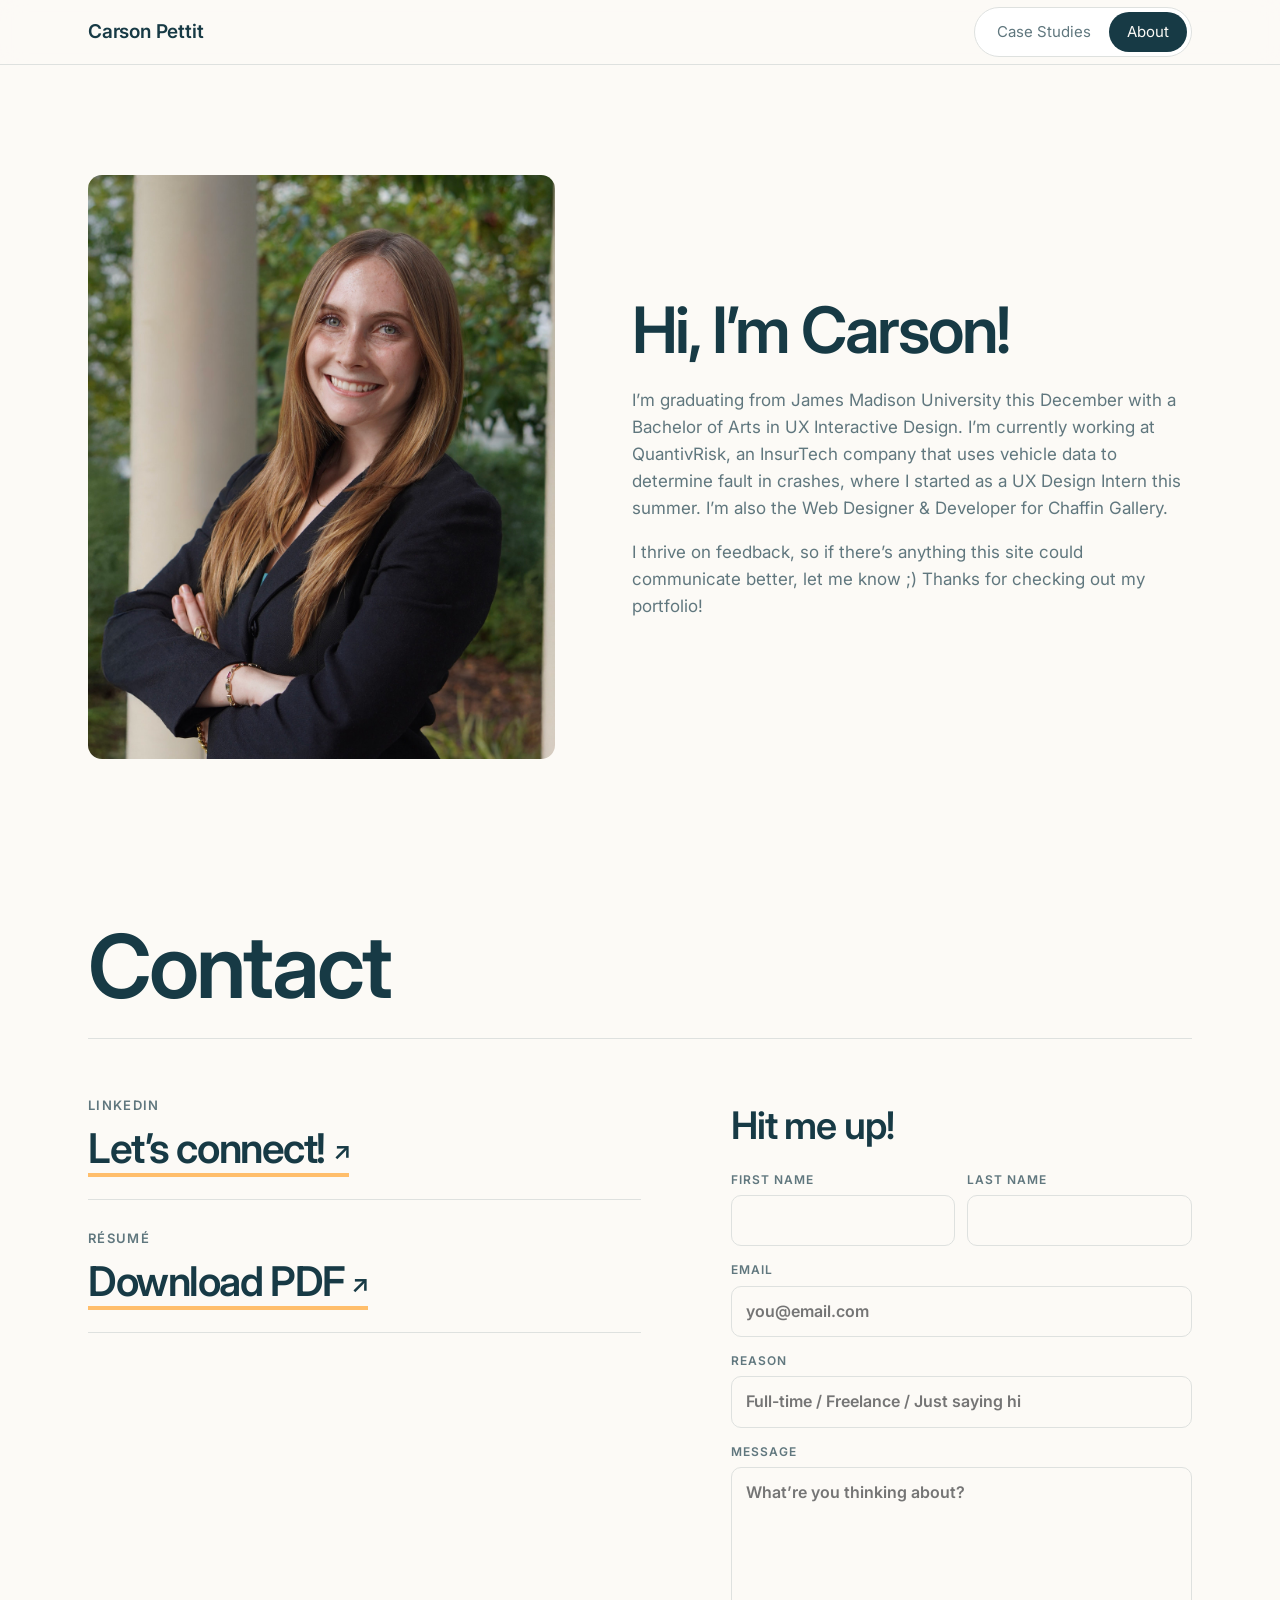
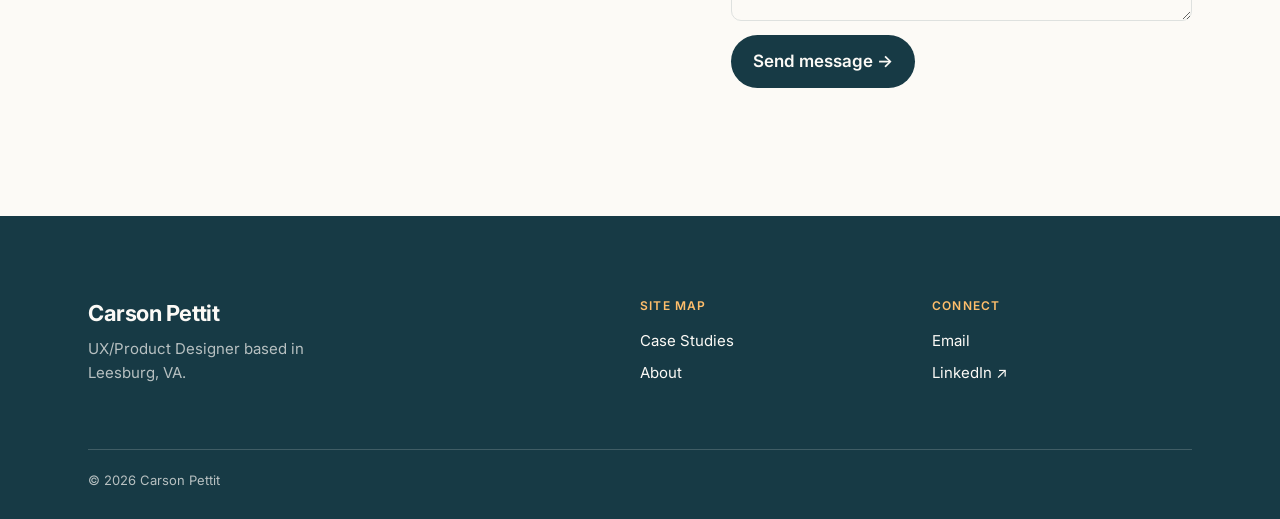
==== commit 34fcb24c: "Add files via upload" ====
--- a/about.html
+++ b/about.html
@@ -7,7 +7,7 @@
   <meta name="description" content="About Carson Pettit, UX Interactive Design graduate from James Madison University, Web Designer &amp; Developer at Chaffin Gallery, plus LinkedIn and résumé.">
   <link rel="preconnect" href="https://fonts.googleapis.com">
   <link rel="preconnect" href="https://fonts.gstatic.com" crossorigin>
-  <link href="https://fonts.googleapis.com/css2?family=Instrument+Serif:ital@0;1&family=Inter:wght@400;500;600&display=swap" rel="stylesheet">
+  <link href="https://fonts.googleapis.com/css2?family=Inter:wght@400;500;600&display=swap" rel="stylesheet">
   <style>
 /* Carson Pettit — Portfolio
    Edit the tokens below to restyle the whole site. */
@@ -588,6 +588,36 @@
 .file-view { scroll-margin-top: 72px; }
 @media (max-width: 600px) { .bar-next { font-size: 12px; padding: 6px 10px; } .bar-next { max-width: 55%; overflow: hidden; text-overflow: ellipsis; } }
 
+/* Title intro: "stuff ive done" -> double tap, select, type "UX Case Studies" */
+.tt.sel { background: var(--select); color: var(--select-ink); border-radius: 4px; box-shadow: 0 0 0 3px var(--select); }
+.tt-caret { display: inline-block; width: 2px; height: 1.05em; background: currentColor; margin-left: 2px; vertical-align: -3px; animation: ttblink 1s steps(1) infinite; }
+@keyframes ttblink { 50% { opacity: 0; } }
+.tap-cursor { position: absolute; left: 0; top: 0; pointer-events: none; z-index: 6; opacity: 0; transition: transform .65s cubic-bezier(.3,.7,.25,1), opacity .3s; }
+.tap-cursor.on { opacity: 1; }
+.tap-cursor svg { display: block; transform-origin: 20% 10%; transition: transform .1s; filter: drop-shadow(0 2px 3px rgba(23,58,69,.25)); }
+.tap-cursor.press svg { transform: scale(.82); }
+.tap-ring { position: absolute; width: 30px; height: 30px; margin: -15px 0 0 -15px; border-radius: 50%; border: 2px solid var(--accent); pointer-events: none; z-index: 5; animation: tapring .5s ease-out forwards; }
+@keyframes tapring { from { transform: scale(.3); opacity: .9; } to { transform: scale(1.5); opacity: 0; } }
+
+/* Make my role impossible to miss */
+.did { background: #FFFFFF; border: 1px solid #D5DDE0; border-left: 5px solid #3F7C85; border-radius: 14px; padding: clamp(20px, 3vw, 30px); margin: -8px 0 28px; }
+.did h2 { font-size: 13px; letter-spacing: .1em; text-transform: uppercase; color: #3F7C85; font-weight: 700; margin-bottom: 14px; }
+.did ul { list-style: none; display: grid; grid-template-columns: 1fr 1fr; gap: 10px 32px; padding: 0; margin: 0; }
+.did li { position: relative; padding-left: 26px; font-size: 15.5px; line-height: 1.5; }
+.did li::before { content: "✓"; position: absolute; left: 0; top: 0; color: #3F7C85; font-weight: 700; }
+.did li b { font-weight: 700; color: var(--ink); }
+@media (max-width: 700px) { .did ul { grid-template-columns: 1fr; } }
+.mine { display: flex; gap: 12px; align-items: baseline; background: var(--pale); border-radius: 10px; padding: 12px 16px; margin: 4px 0 22px; font-size: 15px; line-height: 1.5; }
+.mine b { flex-shrink: 0; font-size: 11px; letter-spacing: .1em; text-transform: uppercase; color: #FFFFFF; background: #3F7C85; padding: 3px 8px; border-radius: 999px; }
+.i-did { margin-top: 12px; padding-top: 12px; border-top: 1px dashed #C9D6DA; font-size: 14.5px; }
+.i-did b, .decision b { display: block; font-size: 11px; letter-spacing: .1em; text-transform: uppercase; color: #3F7C85; margin-bottom: 3px; }
+.decision { display: grid; grid-template-columns: 1fr 1fr; gap: 0; border: 1px solid #D5DDE0; border-radius: 12px; overflow: hidden; margin: 10px 0; background: #FFFFFF; }
+.decision > span { padding: 14px 18px; font-size: 15px; line-height: 1.5; }
+.decision .d-l { background: color-mix(in srgb, var(--pale) 55%, #FFFFFF); }
+.decision .d-r { border-left: 1px solid #D5DDE0; }
+.decision .d-l b { color: var(--muted); }
+@media (max-width: 600px) { .decision { grid-template-columns: 1fr; } .decision .d-r { border-left: 0; border-top: 1px solid #D5DDE0; } }
+
 </style>
 </head>
 <body>
@@ -610,7 +640,7 @@
       </div>
       <div class="reveal">
         <h2>Hi, I’m Carson!</h2>
-        <p>I’m graduating from James Madison University this December with a Bachelor of Arts in UX Interactive Design. I’m currently the Web Designer &amp; Developer for Chaffin Gallery, and this summer I was a UX Design Intern at QuantivRisk, an InsurTech company that uses vehicle data to determine fault in crashes.</p>
+        <p>I’m graduating from James Madison University this December with a Bachelor of Arts in UX Interactive Design. I’m currently working at QuantivRisk, an InsurTech company that uses vehicle data to determine fault in crashes, where I started as a UX Design Intern this summer. I’m also the Web Designer &amp; Developer for Chaffin Gallery.</p>
         <p>I thrive on feedback, so if there’s anything this site could communicate better, let me know ;) Thanks for checking out my portfolio!</p>
       </div>
     </div>
@@ -622,7 +652,7 @@
       <div class="contact-links">
         <div class="clink">
           <span>LinkedIn</span>
-          <a href="https://www.linkedin.com/in/carson-pettit-19a837267/" target="_blank" rel="noopener">Let’s connect! <i>↗</i></a>
+          <a href="https://www.linkedin.com/in/carsonpettit" target="_blank" rel="noopener">Let’s connect! <i>↗</i></a>
         </div>
         <div class="clink">
           <span>Résumé</span>
@@ -665,7 +695,7 @@
         <h4>Connect</h4>
         <ul>
           <li><a href="mailto:carsonkpettit@gmail.com">Email</a></li>
-          <li><a href="https://www.linkedin.com/in/carson-pettit-19a837267/" target="_blank" rel="noopener">LinkedIn ↗</a></li>
+          <li><a href="https://www.linkedin.com/in/carsonpettit" target="_blank" rel="noopener">LinkedIn ↗</a></li>
         </ul>
       </div>
     </div>
